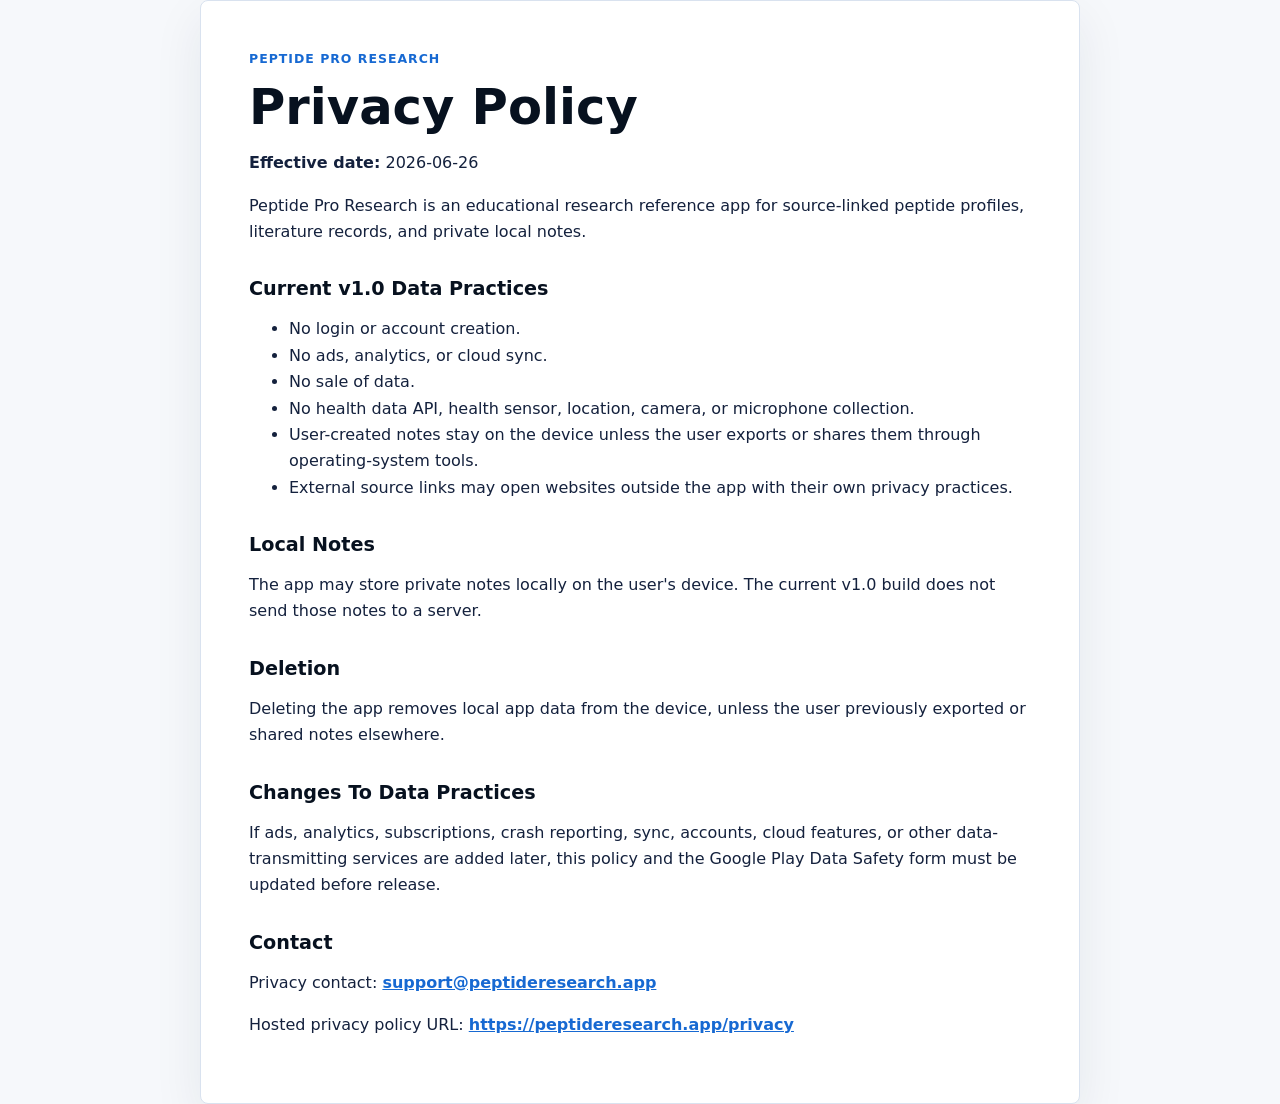
==== privacy/index.html @ ac28f596 "Add Peptide Pro Research site" ====
<!doctype html>
<html lang="en">
  <head>
    <meta charset="utf-8" />
    <meta name="viewport" content="width=device-width, initial-scale=1" />
    <title>Peptide Pro Research Privacy Policy</title>
    <meta
      name="description"
      content="Privacy Policy for Peptide Pro Research."
    />
    <link rel="stylesheet" href="/styles.css" />
  </head>
  <body>
    <main class="shell document">
      <p class="eyebrow">Peptide Pro Research</p>
      <h1>Privacy Policy</h1>
      <p><strong>Effective date:</strong> 2026-06-26</p>
      <p>
        Peptide Pro Research is an educational research reference app for source-linked
        peptide profiles, literature records, and private local notes.
      </p>

      <h2>Current v1.0 Data Practices</h2>
      <ul>
        <li>No login or account creation.</li>
        <li>No ads, analytics, or cloud sync.</li>
        <li>No sale of data.</li>
        <li>No health data API, health sensor, location, camera, or microphone collection.</li>
        <li>User-created notes stay on the device unless the user exports or shares them through operating-system tools.</li>
        <li>External source links may open websites outside the app with their own privacy practices.</li>
      </ul>

      <h2>Local Notes</h2>
      <p>
        The app may store private notes locally on the user's device. The current v1.0
        build does not send those notes to a server.
      </p>

      <h2>Deletion</h2>
      <p>
        Deleting the app removes local app data from the device, unless the user
        previously exported or shared notes elsewhere.
      </p>

      <h2>Changes To Data Practices</h2>
      <p>
        If ads, analytics, subscriptions, crash reporting, sync, accounts, cloud
        features, or other data-transmitting services are added later, this policy
        and the Google Play Data Safety form must be updated before release.
      </p>

      <h2>Contact</h2>
      <p>
        Privacy contact:
        <a href="mailto:support@peptideresearch.app">support@peptideresearch.app</a>
      </p>
      <p>
        Hosted privacy policy URL:
        <a href="https://peptideresearch.app/privacy">https://peptideresearch.app/privacy</a>
      </p>
    </main>
  </body>
</html>
---- styles.css ----
:root {
  color-scheme: light;
  font-family: Inter, ui-sans-serif, system-ui, -apple-system, BlinkMacSystemFont, "Segoe UI", sans-serif;
  color: #14213d;
  background: #f6f8fb;
}

* {
  box-sizing: border-box;
}

body {
  margin: 0;
  min-height: 100vh;
}

a {
  color: #1769d2;
  font-weight: 700;
}

.shell {
  width: min(880px, calc(100% - 32px));
  margin: 0 auto;
  padding: 56px 0;
}

.hero,
.document {
  background: #ffffff;
  border: 1px solid #d9e2ef;
  border-radius: 8px;
  box-shadow: 0 18px 50px rgba(20, 33, 61, 0.08);
  padding: clamp(24px, 5vw, 48px);
}

.eyebrow {
  color: #1769d2;
  font-size: 0.78rem;
  font-weight: 800;
  letter-spacing: 0.08em;
  margin: 0 0 12px;
  text-transform: uppercase;
}

h1 {
  color: #07111f;
  font-size: clamp(2rem, 5vw, 4.25rem);
  line-height: 1.02;
  margin: 0 0 18px;
  max-width: 760px;
}

.document h1 {
  font-size: clamp(2rem, 4vw, 3.1rem);
}

h2 {
  color: #07111f;
  font-size: 1.2rem;
  margin: 32px 0 10px;
}

p,
li {
  font-size: 1rem;
  line-height: 1.65;
}

.hero p {
  max-width: 680px;
}

.links {
  display: flex;
  flex-wrap: wrap;
  gap: 12px;
  margin-top: 18px;
}

.links a {
  align-items: center;
  background: #07111f;
  border-radius: 8px;
  color: #ffffff;
  display: inline-flex;
  min-height: 44px;
  padding: 0 18px;
  text-decoration: none;
}
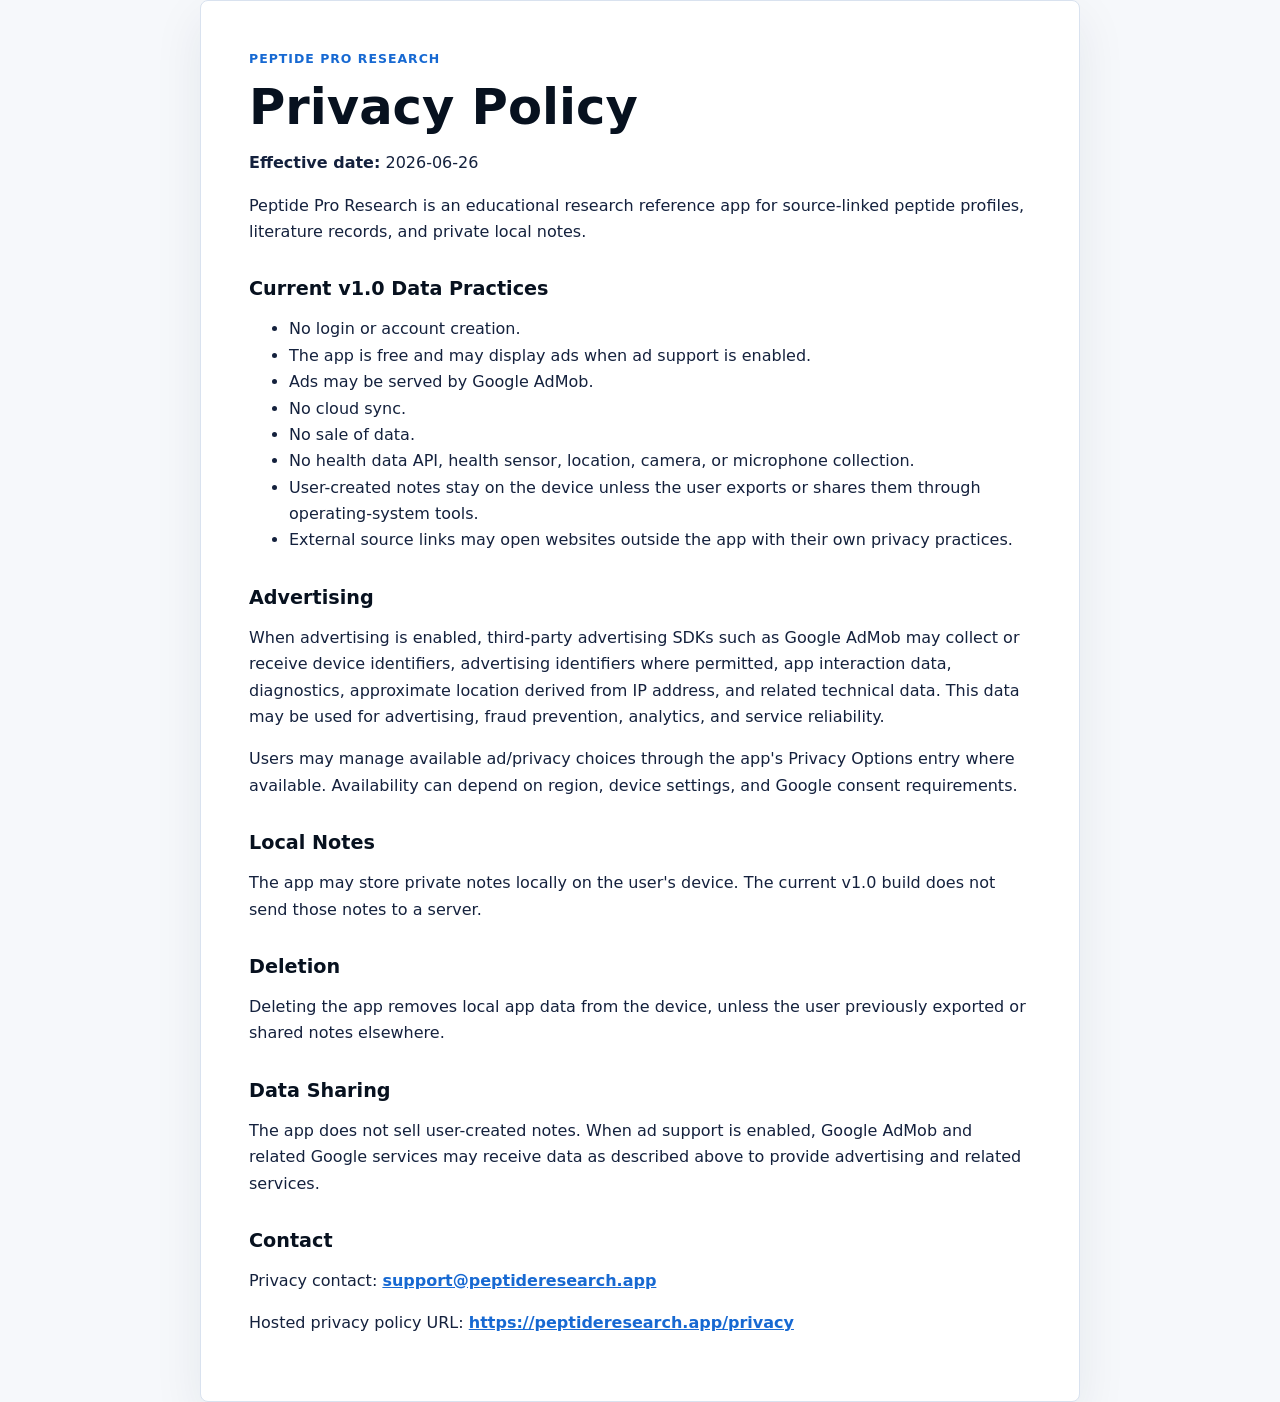
==== commit be49d0a9: "Add tester update page" ====
--- a/privacy/index.html
+++ b/privacy/index.html
@@ -23,12 +23,28 @@
       <h2>Current v1.0 Data Practices</h2>
       <ul>
         <li>No login or account creation.</li>
-        <li>No ads, analytics, or cloud sync.</li>
+        <li>The app is free and may display ads when ad support is enabled.</li>
+        <li>Ads may be served by Google AdMob.</li>
+        <li>No cloud sync.</li>
         <li>No sale of data.</li>
         <li>No health data API, health sensor, location, camera, or microphone collection.</li>
         <li>User-created notes stay on the device unless the user exports or shares them through operating-system tools.</li>
         <li>External source links may open websites outside the app with their own privacy practices.</li>
       </ul>
+
+      <h2>Advertising</h2>
+      <p>
+        When advertising is enabled, third-party advertising SDKs such as Google AdMob
+        may collect or receive device identifiers, advertising identifiers where permitted,
+        app interaction data, diagnostics, approximate location derived from IP address,
+        and related technical data. This data may be used for advertising, fraud prevention,
+        analytics, and service reliability.
+      </p>
+      <p>
+        Users may manage available ad/privacy choices through the app's Privacy Options
+        entry where available. Availability can depend on region, device settings, and
+        Google consent requirements.
+      </p>
 
       <h2>Local Notes</h2>
       <p>
@@ -42,11 +58,11 @@
         previously exported or shared notes elsewhere.
       </p>
 
-      <h2>Changes To Data Practices</h2>
+      <h2>Data Sharing</h2>
       <p>
-        If ads, analytics, subscriptions, crash reporting, sync, accounts, cloud
-        features, or other data-transmitting services are added later, this policy
-        and the Google Play Data Safety form must be updated before release.
+        The app does not sell user-created notes. When ad support is enabled, Google
+        AdMob and related Google services may receive data as described above to provide
+        advertising and related services.
       </p>
 
       <h2>Contact</h2>
--- a/styles.css
+++ b/styles.css
@@ -17,6 +17,14 @@
 a {
   color: #1769d2;
   font-weight: 700;
+}
+
+code {
+  background: #eef4ff;
+  border: 1px solid #cfddf2;
+  border-radius: 6px;
+  color: #07111f;
+  padding: 2px 6px;
 }
 
 .shell {
@@ -88,3 +96,9 @@
   padding: 0 18px;
   text-decoration: none;
 }
+
+.status-panel {
+  border-top: 1px solid #d9e2ef;
+  margin-top: 24px;
+  padding-top: 4px;
+}
